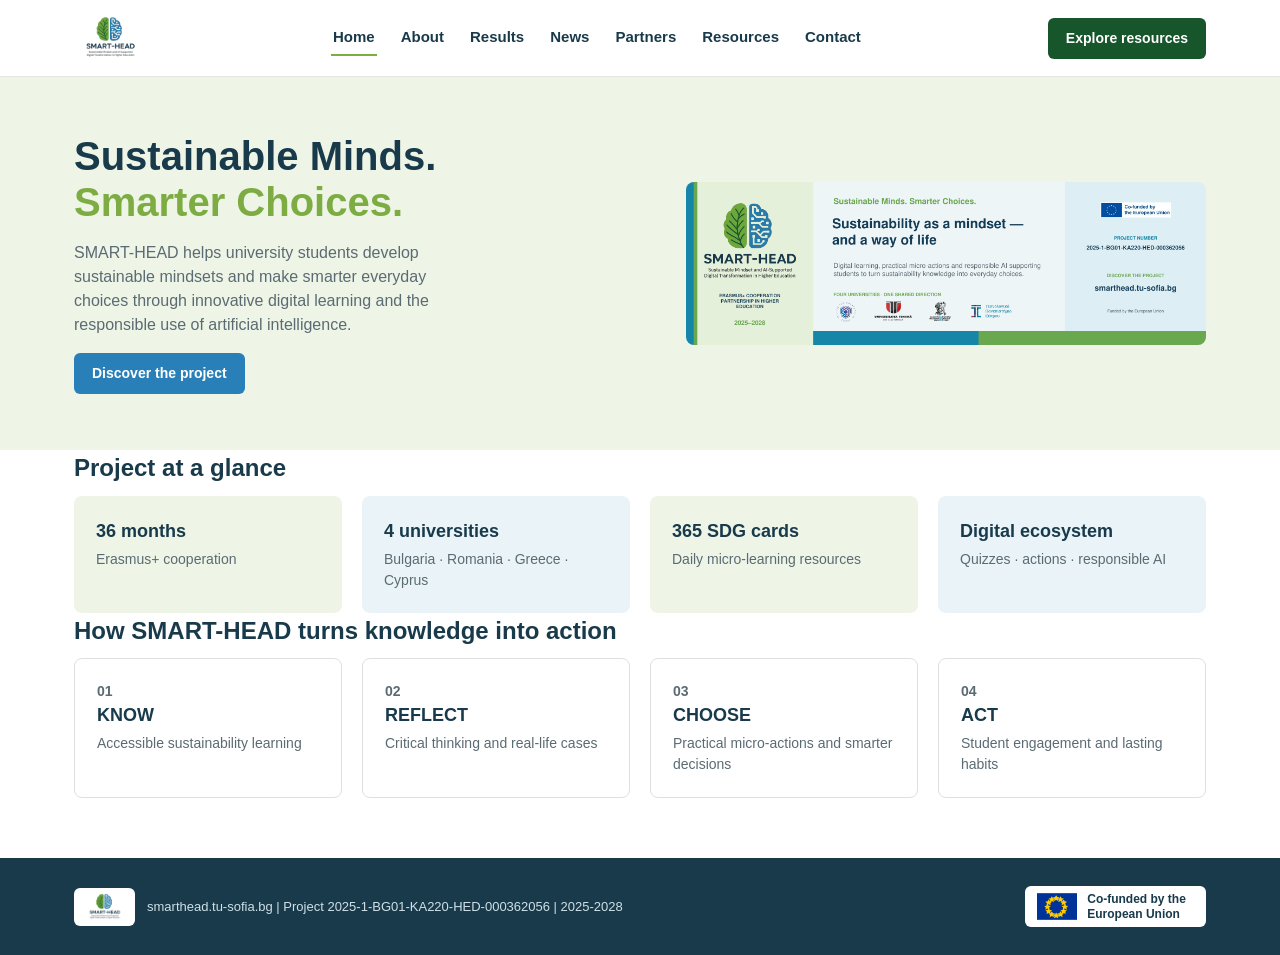
==== index.html @ a6c96862 "Add files via upload" ====
<!doctype html>
<html lang="en">
<head>
<meta charset="utf-8">
<meta name="viewport" content="width=device-width, initial-scale=1">
<title>SMART-HEAD — Sustainable Minds. Smarter Choices.</title>
<link rel="stylesheet" href="style.css">
</head>
<body>
  <header class="site">
    <div class="wrap nav-bar">
      <a class="brand" href="index.html"><img src="assets/logo-smarthead.png" alt="SMART-HEAD project logo: half leaf, half digital brain"></a>
      <nav class="main-nav">
        <a href="index.html" aria-current="page">Home</a>
        <a href="about.html">About</a>
        <a href="results.html">Results</a>
        <a href="news.html">News</a>
        <a href="partners.html">Partners</a>
        <a href="resources.html">Resources</a>
        <a href="contact.html">Contact</a>
      </nav>
      <a class="btn btn-deep" href="resources.html">Explore resources</a>
    </div>
  </header>

  <section class="hero">
    <div class="wrap">
      <div>
        <h1>Sustainable Minds.<span class="accent">Smarter Choices.</span></h1>
        <p>SMART-HEAD helps university students develop sustainable mindsets and make smarter everyday choices through innovative digital learning and the responsible use of artificial intelligence.</p>
        <a class="btn btn-blue" href="about.html">Discover the project</a>
      </div>
      <img src="assets/banner.png" alt="SMART-HEAD project banner: Sustainability as a mindset — and a way of life">
    </div>
  </section>

  <main>
    <section class="wrap">
      <h2>Project at a glance</h2>
      <div class="grid-4">
        <div class="card pale-green">
          <h3>36 months</h3>
          <p>Erasmus+ cooperation</p>
        </div>
        <div class="card pale-blue">
          <h3>4 universities</h3>
          <p>Bulgaria · Romania · Greece · Cyprus</p>
        </div>
        <div class="card pale-green">
          <h3>365 SDG cards</h3>
          <p>Daily micro-learning resources</p>
        </div>
        <div class="card pale-blue">
          <h3>Digital ecosystem</h3>
          <p>Quizzes · actions · responsible AI</p>
        </div>
      </div>
    </section>

    <section class="wrap">
      <h2>How SMART-HEAD turns knowledge into action</h2>
      <div class="grid-4 outline">
        <div class="card">
          <p class="step-num">01</p>
          <h3>KNOW</h3>
          <p>Accessible sustainability learning</p>
        </div>
        <div class="card">
          <p class="step-num">02</p>
          <h3>REFLECT</h3>
          <p>Critical thinking and real-life cases</p>
        </div>
        <div class="card">
          <p class="step-num">03</p>
          <h3>CHOOSE</h3>
          <p>Practical micro-actions and smarter decisions</p>
        </div>
        <div class="card">
          <p class="step-num">04</p>
          <h3>ACT</h3>
          <p>Student engagement and lasting habits</p>
        </div>
      </div>
    </section>
  </main>

  <footer class="site">
    <div class="wrap">
      <div class="footer-brand">
        <div class="logo-panel"><img src="assets/logo-smarthead.png" alt="SMART-HEAD logo"></div>
        <span>smarthead.tu-sofia.bg&nbsp;|&nbsp;Project 2025-1-BG01-KA220-HED-000362056&nbsp;|&nbsp;2025-2028</span>
      </div>
      <div class="eu-badge">
          <svg viewBox="0 0 60 40" xmlns="http://www.w3.org/2000/svg" aria-hidden="true">
            <rect width="60" height="40" fill="#003399"/>
            <polygon points="-1.3,-4 0.5,-1.2 3.8,-0.8 1.2,1.5 1.9,4.7 -1.3,3.1 -4.5,4.7 -3.8,1.5 -6.2,-0.8 -2.9,-1.2" fill="#FFCC00" transform="translate(30.00,7.00)"/>
            <polygon points="-1.3,-4 0.5,-1.2 3.8,-0.8 1.2,1.5 1.9,4.7 -1.3,3.1 -4.5,4.7 -3.8,1.5 -6.2,-0.8 -2.9,-1.2" fill="#FFCC00" transform="translate(36.50,8.74)"/>
            <polygon points="-1.3,-4 0.5,-1.2 3.8,-0.8 1.2,1.5 1.9,4.7 -1.3,3.1 -4.5,4.7 -3.8,1.5 -6.2,-0.8 -2.9,-1.2" fill="#FFCC00" transform="translate(41.26,13.50)"/>
            <polygon points="-1.3,-4 0.5,-1.2 3.8,-0.8 1.2,1.5 1.9,4.7 -1.3,3.1 -4.5,4.7 -3.8,1.5 -6.2,-0.8 -2.9,-1.2" fill="#FFCC00" transform="translate(43.00,20.00)"/>
            <polygon points="-1.3,-4 0.5,-1.2 3.8,-0.8 1.2,1.5 1.9,4.7 -1.3,3.1 -4.5,4.7 -3.8,1.5 -6.2,-0.8 -2.9,-1.2" fill="#FFCC00" transform="translate(41.26,26.50)"/>
            <polygon points="-1.3,-4 0.5,-1.2 3.8,-0.8 1.2,1.5 1.9,4.7 -1.3,3.1 -4.5,4.7 -3.8,1.5 -6.2,-0.8 -2.9,-1.2" fill="#FFCC00" transform="translate(36.50,31.26)"/>
            <polygon points="-1.3,-4 0.5,-1.2 3.8,-0.8 1.2,1.5 1.9,4.7 -1.3,3.1 -4.5,4.7 -3.8,1.5 -6.2,-0.8 -2.9,-1.2" fill="#FFCC00" transform="translate(30.00,33.00)"/>
            <polygon points="-1.3,-4 0.5,-1.2 3.8,-0.8 1.2,1.5 1.9,4.7 -1.3,3.1 -4.5,4.7 -3.8,1.5 -6.2,-0.8 -2.9,-1.2" fill="#FFCC00" transform="translate(23.50,31.26)"/>
            <polygon points="-1.3,-4 0.5,-1.2 3.8,-0.8 1.2,1.5 1.9,4.7 -1.3,3.1 -4.5,4.7 -3.8,1.5 -6.2,-0.8 -2.9,-1.2" fill="#FFCC00" transform="translate(18.74,26.50)"/>
            <polygon points="-1.3,-4 0.5,-1.2 3.8,-0.8 1.2,1.5 1.9,4.7 -1.3,3.1 -4.5,4.7 -3.8,1.5 -6.2,-0.8 -2.9,-1.2" fill="#FFCC00" transform="translate(17.00,20.00)"/>
            <polygon points="-1.3,-4 0.5,-1.2 3.8,-0.8 1.2,1.5 1.9,4.7 -1.3,3.1 -4.5,4.7 -3.8,1.5 -6.2,-0.8 -2.9,-1.2" fill="#FFCC00" transform="translate(18.74,13.50)"/>
            <polygon points="-1.3,-4 0.5,-1.2 3.8,-0.8 1.2,1.5 1.9,4.7 -1.3,3.1 -4.5,4.7 -3.8,1.5 -6.2,-0.8 -2.9,-1.2" fill="#FFCC00" transform="translate(23.50,8.74)"/>
          </svg>
          <span>Co-funded by the European Union</span>
        </div>
    </div>
  </footer>
</body>
</html>
---- style.css ----
/* SMART-HEAD website — shared styles
   Palette & type per SMART-HEAD_Visual_Identity_Guide_v1.1_EN.docx */

:root {
  --green: #7CAC42;      /* Sustainability Green */
  --blue: #2980B9;       /* Digital Blue */
  --navy: #193A4B;       /* SMART-HEAD Navy */
  --deep-green: #17552B; /* Deep Green */
  --pale-green: #EEF5E7;
  --pale-blue: #EAF4F8;
  --ink: #2b2b2b;
  --muted: #5b6b73;
  --max: 1180px;
}

* { box-sizing: border-box; }

body {
  margin: 0;
  font-family: Arial, "Aptos", "Calibri", sans-serif;
  color: var(--ink);
  background: #fff;
  line-height: 1.5;
}

h1, h2, h3 {
  font-family: Arial, "Aptos Display", sans-serif;
  font-weight: 700;
  color: var(--navy);
  margin: 0 0 .4em;
}

a { color: var(--blue); }

.wrap { max-width: var(--max); margin: 0 auto; padding: 0 24px; }

/* Header */
header.site {
  border-bottom: 1px solid #e6e6e6;
}
.nav-bar {
  display: flex;
  align-items: center;
  justify-content: space-between;
  gap: 24px;
  padding: 14px 24px;
  flex-wrap: wrap;
}
.brand { display: flex; align-items: center; }
.brand img { height: 48px; width: auto; display: block; }
nav.main-nav { display: flex; gap: 22px; flex-wrap: wrap; }
nav.main-nav a {
  color: var(--navy);
  text-decoration: none;
  font-size: 15px;
  font-weight: 600;
  padding: 6px 2px;
  border-bottom: 2px solid transparent;
}
nav.main-nav a:hover, nav.main-nav a[aria-current="page"] {
  border-bottom-color: var(--green);
}
.btn {
  display: inline-block;
  text-decoration: none;
  font-weight: 700;
  font-size: 14px;
  padding: 10px 18px;
  border-radius: 6px;
  border: none;
  cursor: pointer;
}
.btn-deep { background: var(--deep-green); color: #fff; }
.btn-blue { background: var(--blue); color: #fff; }
.btn-deep:hover, .btn-blue:hover { filter: brightness(1.08); }

/* Hero */
.hero {
  background: var(--pale-green);
  padding: 56px 0;
}
.hero .wrap { display: grid; grid-template-columns: 1.1fr 1fr; gap: 40px; align-items: center; }
.hero h1 { font-size: 40px; line-height: 1.15; }
.hero h1 .accent { color: var(--green); display: block; }
.hero p { color: var(--muted); font-size: 16px; max-width: 46ch; }
.hero img { width: 100%; height: auto; border-radius: 8px; display: block; }

/* Page header (non-home) */
.page-head { padding: 40px 0 8px; }
.page-head p.lead { color: var(--muted); font-size: 16px; max-width: 70ch; }
.eyebrow { color: var(--green); font-weight: 700; margin: 0 0 6px; }

/* Sections */
main { padding-bottom: 60px; }
section { padding: 36px 0; }

/* Stat / glance cards */
.grid-4 { display: grid; grid-template-columns: repeat(4, 1fr); gap: 20px; }
.card {
  padding: 22px;
  border-radius: 8px;
}
.card.pale-green { background: var(--pale-green); }
.card.pale-blue { background: var(--pale-blue); }
.card h3 { font-size: 18px; margin-bottom: 4px; }
.card p { color: var(--muted); font-size: 14px; margin: 0; }

/* Outlined step cards */
.grid-4.outline .card {
  background: #fff;
  border: 1px solid #e0e0e0;
}
.step-num { color: var(--green); font-weight: 700; font-size: 13px; }

/* Two-column info panels (About page) */
.grid-2 { display: grid; grid-template-columns: 1fr 1fr; gap: 20px; }

/* Journey / process circles */
.journey { display: flex; gap: 28px; flex-wrap: wrap; }
.journey .step { flex: 1 1 160px; }
.journey .dot {
  width: 34px; height: 34px; border-radius: 50%;
  color: #fff; font-weight: 700; font-size: 14px;
  display: flex; align-items: center; justify-content: center;
  margin-bottom: 10px;
}
.dot.green { background: var(--green); }
.dot.blue { background: var(--blue); }

.tagline-banner {
  background: var(--pale-green);
  border-radius: 8px;
  padding: 20px 24px;
  color: var(--deep-green);
  font-weight: 700;
  font-size: 17px;
}

/* Results list rows */
.result-row {
  display: flex;
  align-items: center;
  gap: 18px;
  padding: 20px 24px;
  border-radius: 8px;
  margin-bottom: 16px;
}
.result-row .bullet { width: 32px; height: 32px; border-radius: 50%; flex: none; }
.bullet.green { background: var(--green); }
.bullet.blue { background: var(--blue); }
.result-row h3 { font-size: 16px; margin-bottom: 2px; }
.result-row p { margin: 0; color: var(--muted); font-size: 14px; }

/* News cards */
.grid-3 { display: grid; grid-template-columns: repeat(3, 1fr); gap: 20px; }
.news-card { border: 1px solid #e5e5e5; border-radius: 8px; overflow: hidden; }
.news-card .thumb {
  height: 120px;
  background: linear-gradient(135deg, var(--navy), var(--blue));
}
.news-card .body { padding: 18px; }
.news-card h3 { font-size: 16px; }
.news-card p { color: var(--muted); font-size: 14px; }
.news-card .date { color: var(--green); font-weight: 700; font-size: 12px; text-transform: uppercase; letter-spacing: .04em; }

/* Partner cards */
.partner-card {
  border: 1px solid #e5e5e5;
  border-radius: 8px;
  padding: 24px;
  display: flex;
  gap: 20px;
  align-items: center;
}
.partner-card img { width: 84px; height: 84px; object-fit: contain; flex: none; }
.partner-card h3 { font-size: 17px; margin-bottom: 2px; }
.partner-card .country { color: var(--blue); font-weight: 700; font-size: 13px; margin-bottom: 6px; }
.partner-card p { margin: 0; color: var(--muted); font-size: 14px; }

/* Resources list */
.resource-list { list-style: none; padding: 0; margin: 0; }
.resource-list li {
  padding: 16px 0;
  border-bottom: 1px solid #eee;
  display: flex;
  justify-content: space-between;
  gap: 16px;
  align-items: center;
}
.resource-list li:last-child { border-bottom: none; }
.resource-list .tag {
  font-size: 12px;
  font-weight: 700;
  color: var(--blue);
  background: var(--pale-blue);
  padding: 4px 10px;
  border-radius: 999px;
  white-space: nowrap;
}

/* Contact */
.contact-grid { display: grid; grid-template-columns: 1fr 1fr; gap: 32px; }
.contact-grid dt { color: var(--muted); font-size: 13px; text-transform: uppercase; letter-spacing: .04em; margin-top: 16px; }
.contact-grid dd { margin: 2px 0 0; font-size: 16px; color: var(--navy); font-weight: 600; }
.disclaimer {
  background: var(--pale-blue);
  border-radius: 8px;
  padding: 18px 22px;
  font-size: 13px;
  color: var(--muted);
}

/* Footer */
footer.site {
  background: var(--navy);
  color: #cfe0e8;
  padding: 28px 0;
  font-size: 13px;
}
footer.site .wrap {
  display: flex;
  align-items: center;
  justify-content: space-between;
  gap: 20px;
  flex-wrap: wrap;
}
.footer-brand { display: flex; align-items: center; gap: 12px; }
.footer-brand .logo-panel {
  background: #fff;
  border-radius: 6px;
  padding: 4px 8px;
  display: flex;
  align-items: center;
}
.footer-brand .logo-panel img { height: 30px; }
.eu-badge {
  display: flex;
  align-items: center;
  gap: 10px;
  background: #fff;
  border-radius: 6px;
  padding: 6px 12px;
}
.eu-badge svg { width: 40px; height: 27px; flex: none; }
.eu-badge span { color: var(--navy); font-size: 12px; font-weight: 700; line-height: 1.2; max-width: 16ch; }

@media (max-width: 860px) {
  .hero .wrap, .grid-4, .grid-3, .grid-2, .contact-grid { grid-template-columns: 1fr; }
  .nav-bar { flex-direction: column; align-items: flex-start; }
}
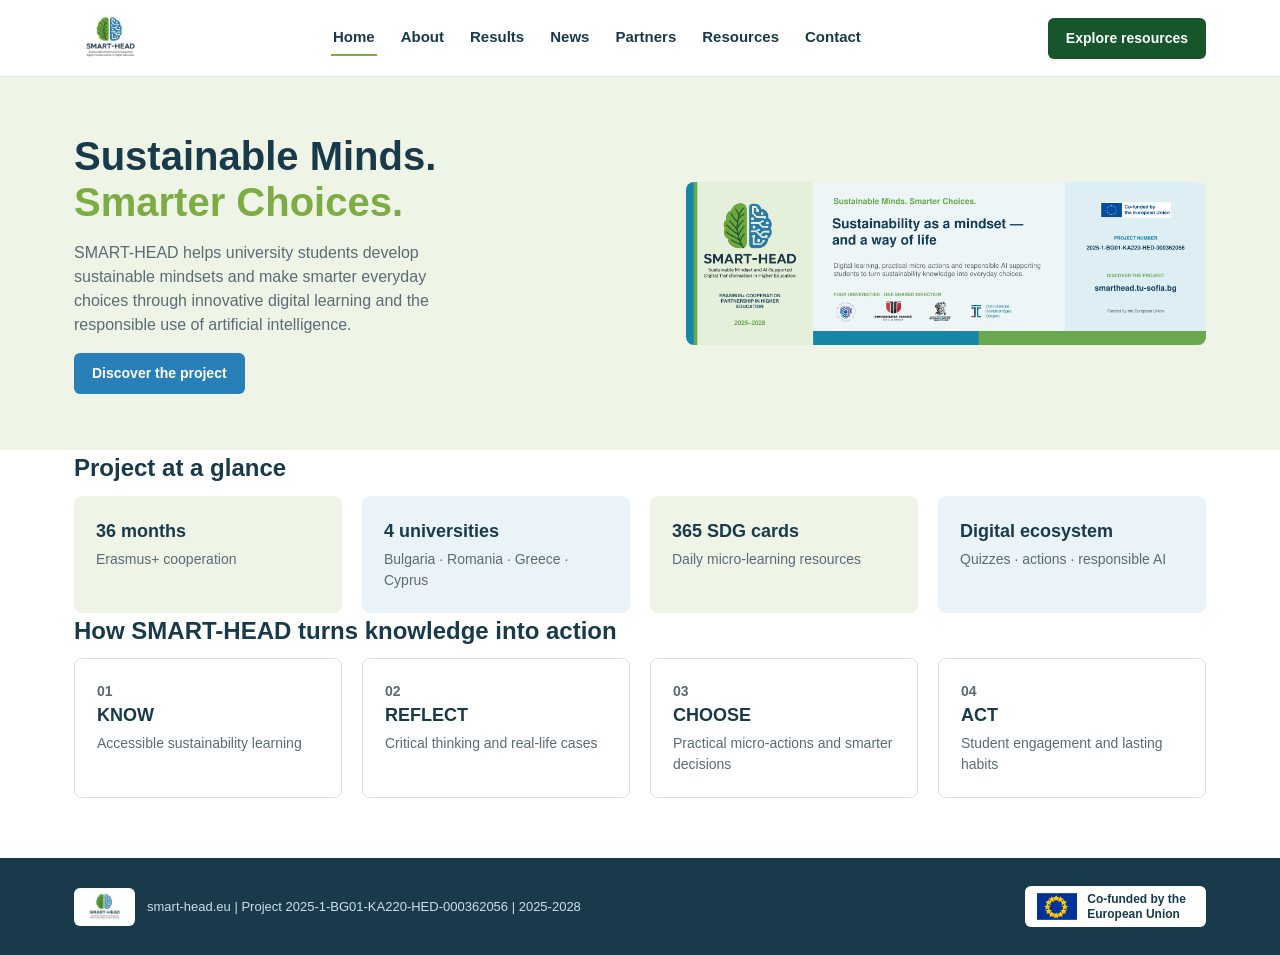
==== commit fea2bc41: "Update index.html" ====
--- a/index.html
+++ b/index.html
@@ -88,7 +88,7 @@
     <div class="wrap">
       <div class="footer-brand">
         <div class="logo-panel"><img src="assets/logo-smarthead.png" alt="SMART-HEAD logo"></div>
-        <span>smarthead.tu-sofia.bg&nbsp;|&nbsp;Project 2025-1-BG01-KA220-HED-000362056&nbsp;|&nbsp;2025-2028</span>
+        <span>smart-head.eu&nbsp;|&nbsp;Project 2025-1-BG01-KA220-HED-000362056&nbsp;|&nbsp;2025-2028</span>
       </div>
       <div class="eu-badge">
           <svg viewBox="0 0 60 40" xmlns="http://www.w3.org/2000/svg" aria-hidden="true">
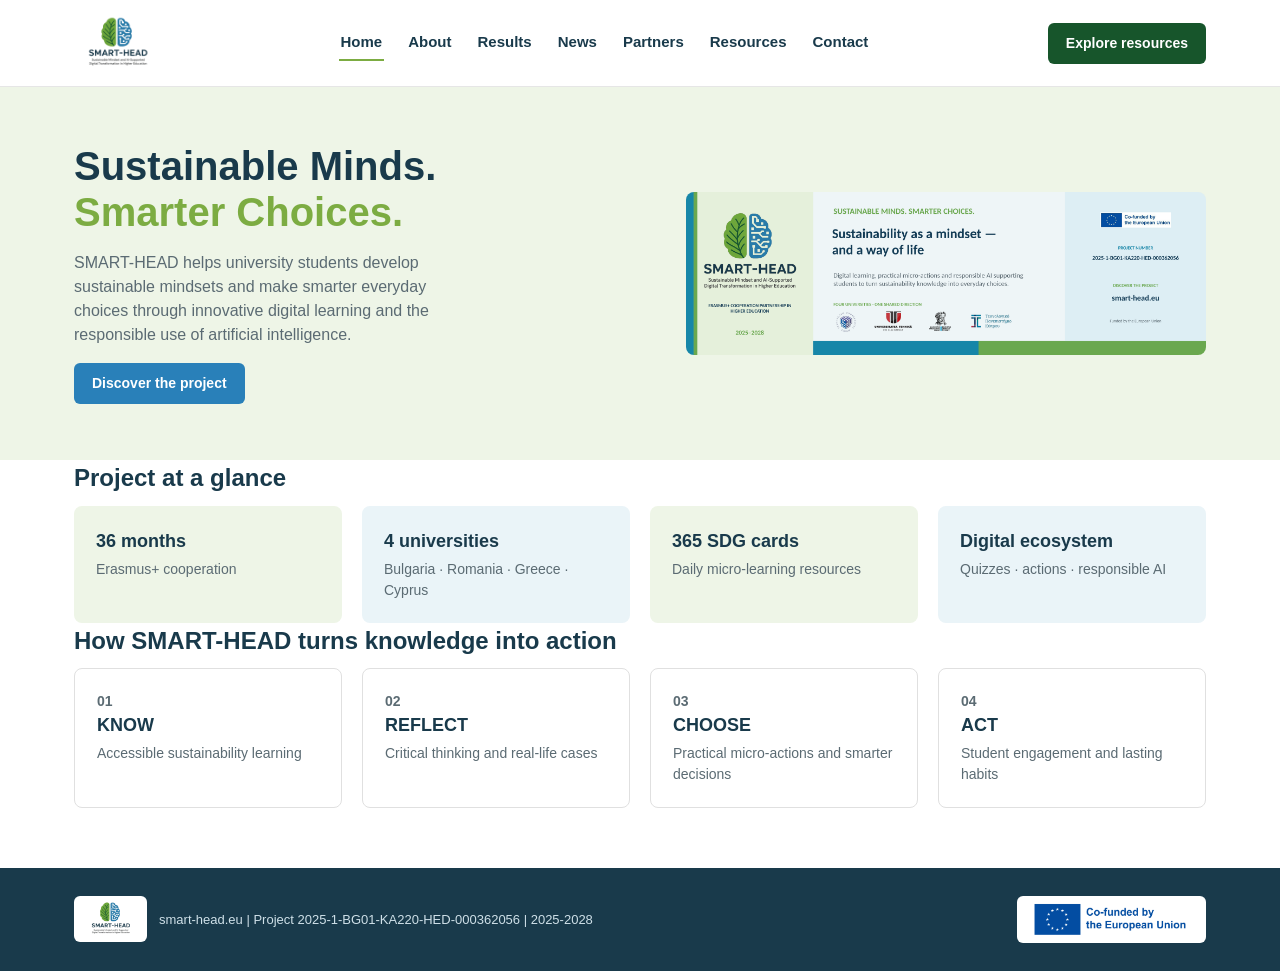
==== commit 0881b803: "Add files via upload" ====
--- a/index.html
+++ b/index.html
@@ -91,23 +91,8 @@
         <span>smart-head.eu&nbsp;|&nbsp;Project 2025-1-BG01-KA220-HED-000362056&nbsp;|&nbsp;2025-2028</span>
       </div>
       <div class="eu-badge">
-          <svg viewBox="0 0 60 40" xmlns="http://www.w3.org/2000/svg" aria-hidden="true">
-            <rect width="60" height="40" fill="#003399"/>
-            <polygon points="-1.3,-4 0.5,-1.2 3.8,-0.8 1.2,1.5 1.9,4.7 -1.3,3.1 -4.5,4.7 -3.8,1.5 -6.2,-0.8 -2.9,-1.2" fill="#FFCC00" transform="translate(30.00,7.00)"/>
-            <polygon points="-1.3,-4 0.5,-1.2 3.8,-0.8 1.2,1.5 1.9,4.7 -1.3,3.1 -4.5,4.7 -3.8,1.5 -6.2,-0.8 -2.9,-1.2" fill="#FFCC00" transform="translate(36.50,8.74)"/>
-            <polygon points="-1.3,-4 0.5,-1.2 3.8,-0.8 1.2,1.5 1.9,4.7 -1.3,3.1 -4.5,4.7 -3.8,1.5 -6.2,-0.8 -2.9,-1.2" fill="#FFCC00" transform="translate(41.26,13.50)"/>
-            <polygon points="-1.3,-4 0.5,-1.2 3.8,-0.8 1.2,1.5 1.9,4.7 -1.3,3.1 -4.5,4.7 -3.8,1.5 -6.2,-0.8 -2.9,-1.2" fill="#FFCC00" transform="translate(43.00,20.00)"/>
-            <polygon points="-1.3,-4 0.5,-1.2 3.8,-0.8 1.2,1.5 1.9,4.7 -1.3,3.1 -4.5,4.7 -3.8,1.5 -6.2,-0.8 -2.9,-1.2" fill="#FFCC00" transform="translate(41.26,26.50)"/>
-            <polygon points="-1.3,-4 0.5,-1.2 3.8,-0.8 1.2,1.5 1.9,4.7 -1.3,3.1 -4.5,4.7 -3.8,1.5 -6.2,-0.8 -2.9,-1.2" fill="#FFCC00" transform="translate(36.50,31.26)"/>
-            <polygon points="-1.3,-4 0.5,-1.2 3.8,-0.8 1.2,1.5 1.9,4.7 -1.3,3.1 -4.5,4.7 -3.8,1.5 -6.2,-0.8 -2.9,-1.2" fill="#FFCC00" transform="translate(30.00,33.00)"/>
-            <polygon points="-1.3,-4 0.5,-1.2 3.8,-0.8 1.2,1.5 1.9,4.7 -1.3,3.1 -4.5,4.7 -3.8,1.5 -6.2,-0.8 -2.9,-1.2" fill="#FFCC00" transform="translate(23.50,31.26)"/>
-            <polygon points="-1.3,-4 0.5,-1.2 3.8,-0.8 1.2,1.5 1.9,4.7 -1.3,3.1 -4.5,4.7 -3.8,1.5 -6.2,-0.8 -2.9,-1.2" fill="#FFCC00" transform="translate(18.74,26.50)"/>
-            <polygon points="-1.3,-4 0.5,-1.2 3.8,-0.8 1.2,1.5 1.9,4.7 -1.3,3.1 -4.5,4.7 -3.8,1.5 -6.2,-0.8 -2.9,-1.2" fill="#FFCC00" transform="translate(17.00,20.00)"/>
-            <polygon points="-1.3,-4 0.5,-1.2 3.8,-0.8 1.2,1.5 1.9,4.7 -1.3,3.1 -4.5,4.7 -3.8,1.5 -6.2,-0.8 -2.9,-1.2" fill="#FFCC00" transform="translate(18.74,13.50)"/>
-            <polygon points="-1.3,-4 0.5,-1.2 3.8,-0.8 1.2,1.5 1.9,4.7 -1.3,3.1 -4.5,4.7 -3.8,1.5 -6.2,-0.8 -2.9,-1.2" fill="#FFCC00" transform="translate(23.50,8.74)"/>
-          </svg>
-          <span>Co-funded by the European Union</span>
-        </div>
+        <img src="assets/eu-cofunded.jpg" alt="Co-funded by the European Union">
+      </div>
     </div>
   </footer>
 </body>
--- a/style.css
+++ b/style.css
@@ -47,7 +47,7 @@
   flex-wrap: wrap;
 }
 .brand { display: flex; align-items: center; }
-.brand img { height: 48px; width: auto; display: block; }
+.brand img { height: 58px; width: auto; display: block; }
 nav.main-nav { display: flex; gap: 22px; flex-wrap: wrap; }
 nav.main-nav a {
   color: var(--navy);
@@ -232,7 +232,7 @@
   display: flex;
   align-items: center;
 }
-.footer-brand .logo-panel img { height: 30px; }
+.footer-brand .logo-panel img { height: 38px; width: auto; display: block; }
 .eu-badge {
   display: flex;
   align-items: center;
@@ -241,8 +241,12 @@
   border-radius: 6px;
   padding: 6px 12px;
 }
-.eu-badge svg { width: 40px; height: 27px; flex: none; }
-.eu-badge span { color: var(--navy); font-size: 12px; font-weight: 700; line-height: 1.2; max-width: 16ch; }
+.eu-badge img {
+  width: 165px;
+  height: auto;
+  display: block;
+  flex: none;
+}
 
 @media (max-width: 860px) {
   .hero .wrap, .grid-4, .grid-3, .grid-2, .contact-grid { grid-template-columns: 1fr; }
